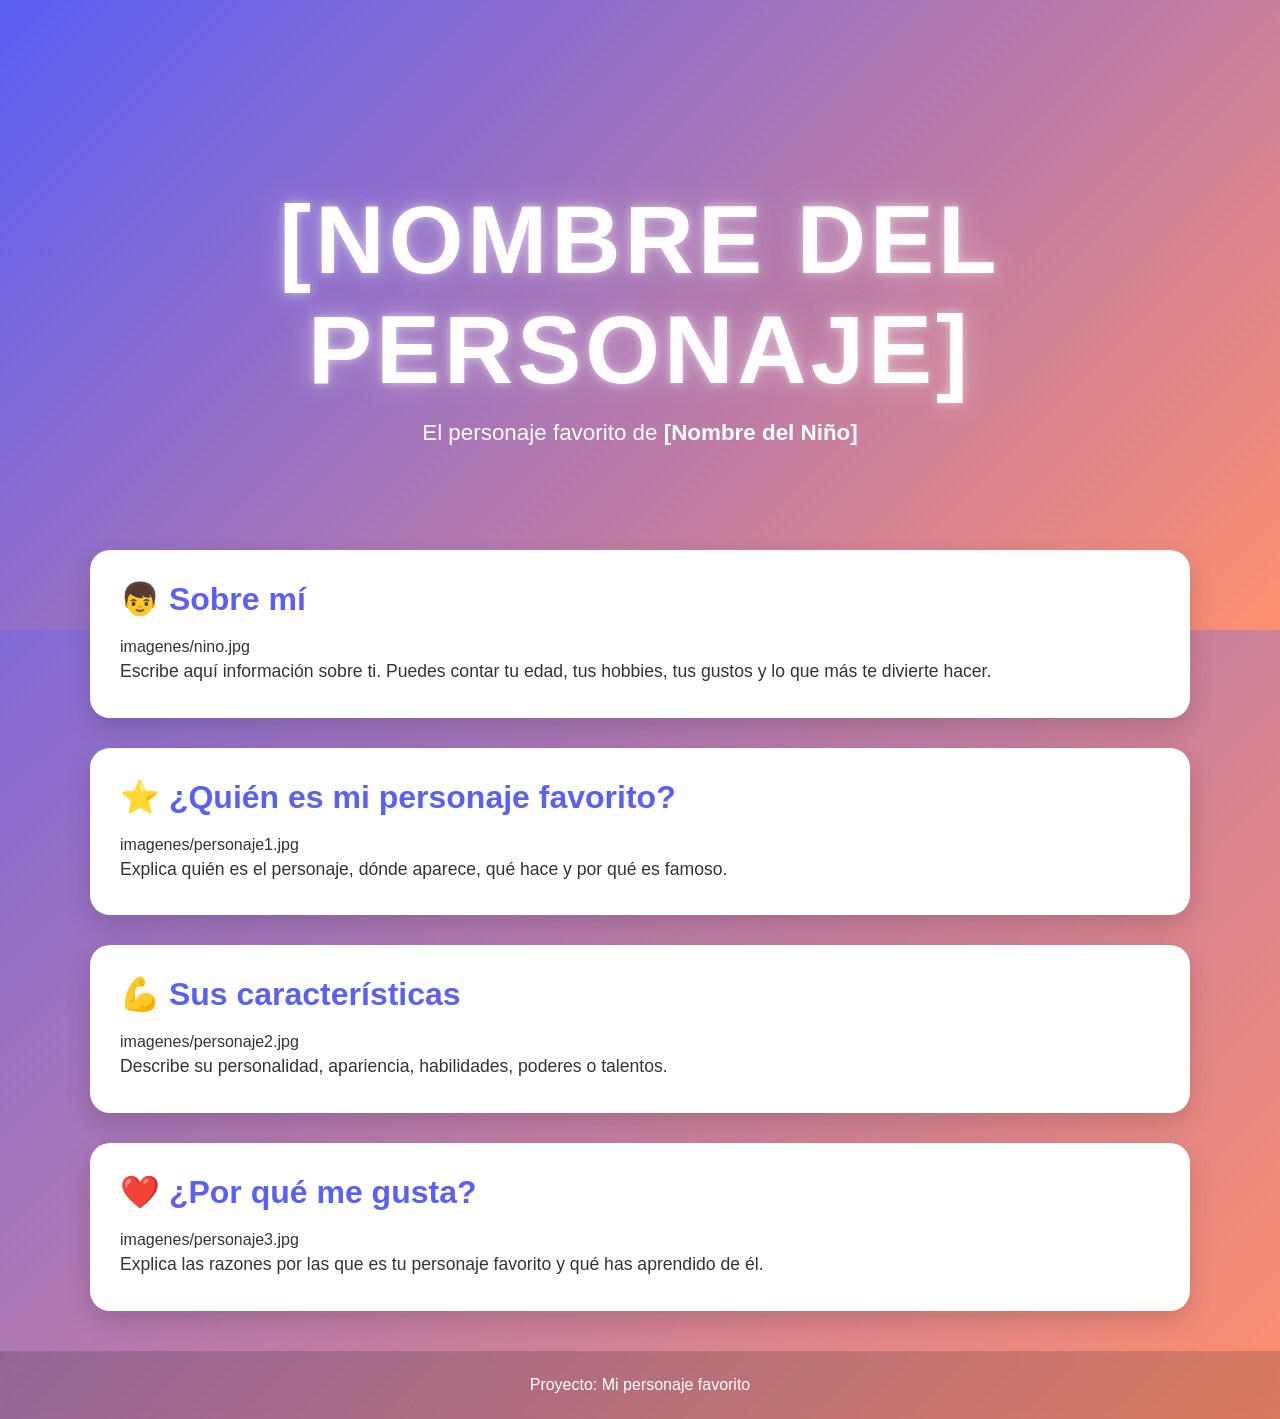
==== docs/personajeFavorito/index.html @ d02cf5a0 "Automated update" ====
<!DOCTYPE html>
<html lang="es">

<head>
    <meta charset="UTF-8">
    <meta name="viewport" content="width=device-width, initial-scale=1.0">
    <title>[Nombre del Personaje]</title>
    <link rel="stylesheet" href="style.css">
</head>

<body>

    <header class="hero">
        <div class="hero-content">
            <h1>[NOMBRE DEL PERSONAJE]</h1>
            <p>El personaje favorito de <strong>[Nombre del Niño]</strong></p>
        </div>
    </header>

    <main>

        <section class="card">
            <h2>👦 Sobre mí</h2>
            imagenes/nino.jpg

            <p>
                Escribe aquí información sobre ti.
                Puedes contar tu edad, tus hobbies,
                tus gustos y lo que más te divierte hacer.
            </p>
        </section>

        <section class="card">
            <h2>⭐ ¿Quién es mi personaje favorito?</h2>
            imagenes/personaje1.jpg

            <p>
                Explica quién es el personaje, dónde aparece,
                qué hace y por qué es famoso.
            </p>
        </section>

        <section class="card">
            <h2>💪 Sus características</h2>
            imagenes/personaje2.jpg

            <p>
                Describe su personalidad, apariencia,
                habilidades, poderes o talentos.
            </p>
        </section>

        <section class="card">
            <h2>❤️ ¿Por qué me gusta?</h2>
            imagenes/personaje3.jpg

            <p>
                Explica las razones por las que es tu personaje favorito
                y qué has aprendido de él.
            </p>
        </section>

    </main>

    <footer>
        <p>Proyecto: Mi personaje favorito</p>
    </footer>

</body>

</html>
---- docs/personajeFavorito/style.css ----
/*======================================
  PALETA DE COLORES
======================================*/
:root {
    --color-primario: #5b5ff5;
    --color-secundario: #ff8f70;
}

/*======================================
  CONFIGURACIÓN GENERAL
======================================*/
* {
    margin: 0;
    padding: 0;
    box-sizing: border-box;
}

body {
    font-family: "Segoe UI", Arial, sans-serif;

    background: linear-gradient(
        135deg,
        var(--color-primario),
        var(--color-secundario)
    );

    min-height: 100vh;
    color: #333;
}

/*======================================
  HERO
======================================*/
.hero {
    height: 70vh;

    display: flex;
    justify-content: center;
    align-items: center;

    text-align: center;

    background: linear-gradient(
        135deg,
        var(--color-primario),
        var(--color-secundario)
    );

    color: white;
}

.hero-content {
    animation: aparecer 1.5s ease;
}

.hero h1 {
    font-size: clamp(3rem, 8vw, 6rem);
    letter-spacing: 4px;
    text-transform: uppercase;

    text-shadow:
        0 0 10px rgba(255,255,255,.5),
        0 0 30px rgba(255,255,255,.3);

    animation: flotar 3s ease-in-out infinite;
}

.hero p {
    font-size: 1.4rem;
    margin-top: 15px;
}

/*======================================
  CONTENEDOR
======================================*/
main {
    width: 90%;
    max-width: 1100px;

    margin: -80px auto 40px;
}

/*======================================
  TARJETAS
======================================*/
.card {
    background: white;

    margin-bottom: 30px;
    padding: 30px;

    border-radius: 20px;

    box-shadow: 0 10px 25px rgba(0,0,0,.15);

    transition: .3s;
}

.card:hover {
    transform: translateY(-8px);
}

.card h2 {
    color: var(--color-primario);
    margin-bottom: 20px;
    font-size: 2rem;
}

.card img {
    width: 100%;
    max-width: 450px;

    display: block;
    margin: 20px auto;

    border-radius: 15px;

    transition: .4s;
}

.card img:hover {
    transform: scale(1.05);
}

.card p {
    font-size: 1.1rem;
    line-height: 1.8;
}

/*======================================
  FOOTER
======================================*/
footer {
    text-align: center;

    padding: 25px;

    color: white;

    background: rgba(0,0,0,.15);

    backdrop-filter: blur(5px);
}

/*======================================
  ANIMACIONES
======================================*/
@keyframes aparecer {
    from {
        opacity: 0;
        transform: translateY(40px);
    }

    to {
        opacity: 1;
        transform: translateY(0);
    }
}

@keyframes flotar {
    0% {
        transform: translateY(0);
    }

    50% {
        transform: translateY(-10px);
    }

    100% {
        transform: translateY(0);
    }
}

/*======================================
  RESPONSIVE
======================================*/
@media (max-width: 768px) {

    .hero {
        height: 55vh;
    }

    .hero p {
        font-size: 1rem;
    }

    .card {
        padding: 20px;
    }

    .card h2 {
        font-size: 1.5rem;
    }
}
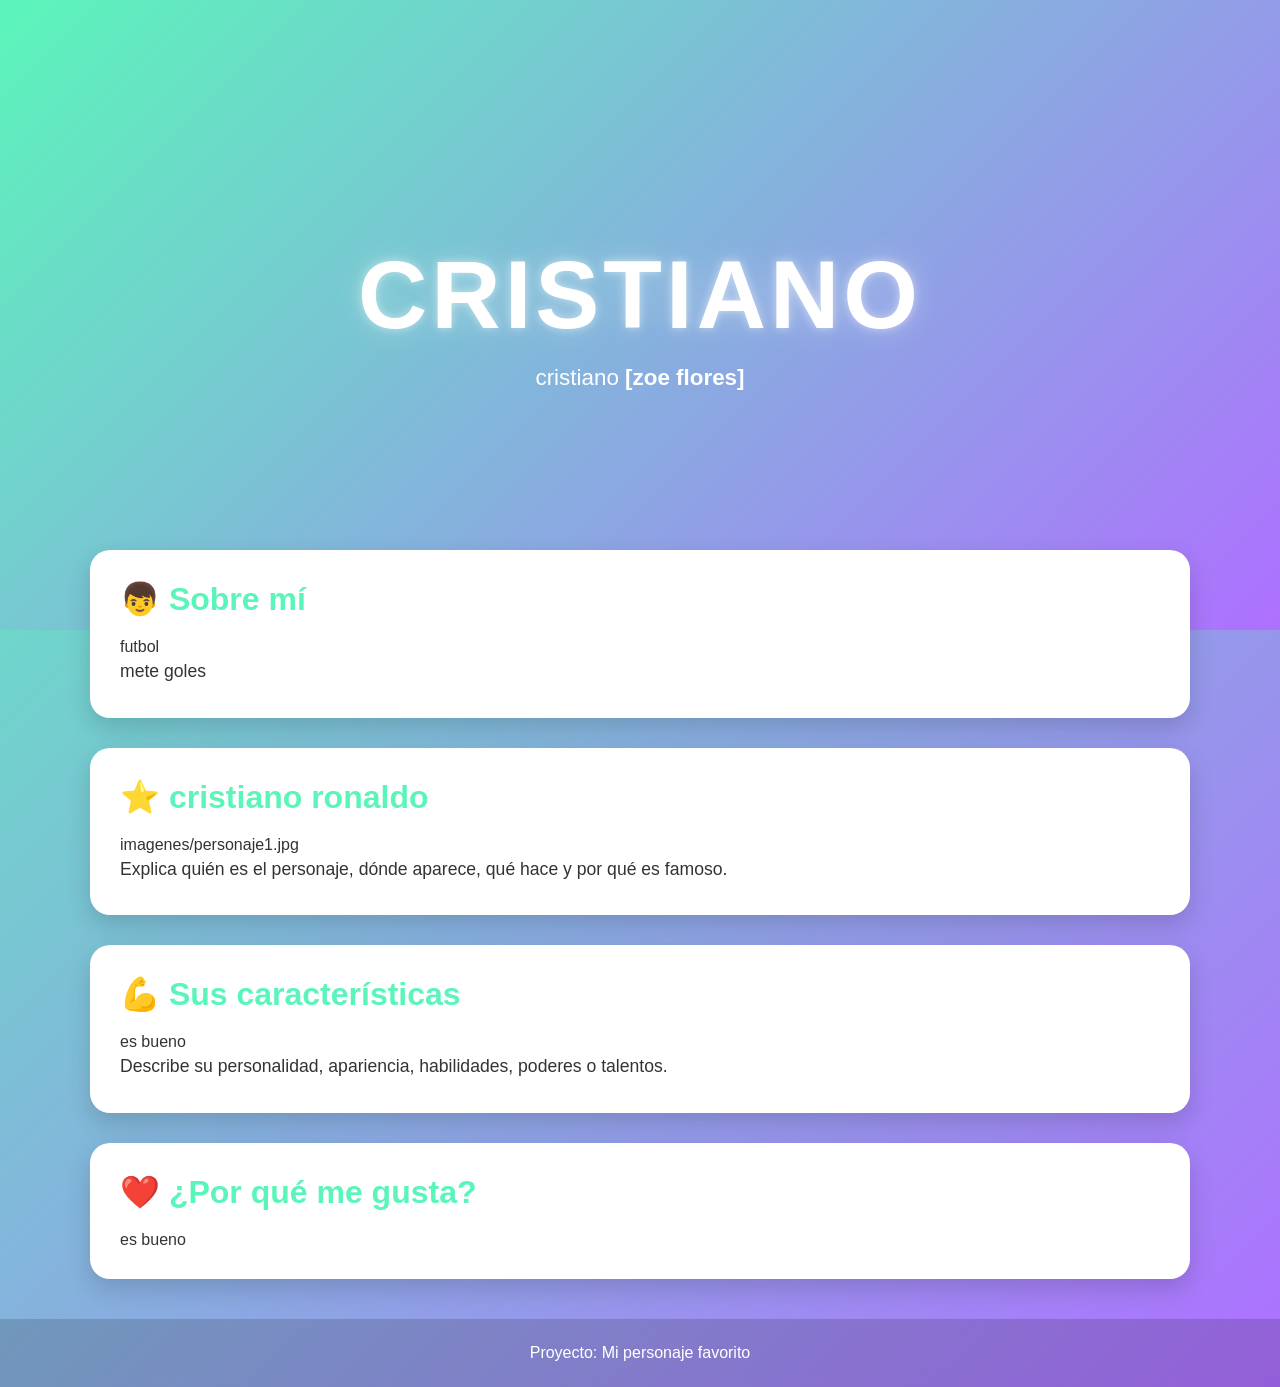
==== commit 69aa43f0: "envio" ====
--- a/docs/personajeFavorito/index.html
+++ b/docs/personajeFavorito/index.html
@@ -4,7 +4,7 @@
 <head>
     <meta charset="UTF-8">
     <meta name="viewport" content="width=device-width, initial-scale=1.0">
-    <title>[Nombre del Personaje]</title>
+    <title>CRISTIANO</title>
     <link rel="stylesheet" href="style.css">
 </head>
 
@@ -12,8 +12,9 @@
 
     <header class="hero">
         <div class="hero-content">
-            <h1>[NOMBRE DEL PERSONAJE]</h1>
-            <p>El personaje favorito de <strong>[Nombre del Niño]</strong></p>
+            <h1>CRISTIANO</h1>
+            <p>cristiano 
+                 <strong>[zoe flores]</strong></p>
         </div>
     </header>
 
@@ -21,17 +22,17 @@
 
         <section class="card">
             <h2>👦 Sobre mí</h2>
-            imagenes/nino.jpg
+            futbol
 
             <p>
-                Escribe aquí información sobre ti.
-                Puedes contar tu edad, tus hobbies,
-                tus gustos y lo que más te divierte hacer.
+                
+            mete goles
+                
             </p>
         </section>
 
         <section class="card">
-            <h2>⭐ ¿Quién es mi personaje favorito?</h2>
+            <h2>⭐ cristiano ronaldo</h2>
             imagenes/personaje1.jpg
 
             <p>
@@ -42,7 +43,7 @@
 
         <section class="card">
             <h2>💪 Sus características</h2>
-            imagenes/personaje2.jpg
+            es bueno
 
             <p>
                 Describe su personalidad, apariencia,
@@ -52,11 +53,10 @@
 
         <section class="card">
             <h2>❤️ ¿Por qué me gusta?</h2>
-            imagenes/personaje3.jpg
+            es bueno
 
             <p>
-                Explica las razones por las que es tu personaje favorito
-                y qué has aprendido de él.
+
             </p>
         </section>
 
--- a/docs/personajeFavorito/style.css
+++ b/docs/personajeFavorito/style.css
@@ -2,8 +2,8 @@
   PALETA DE COLORES
 ======================================*/
 :root {
-    --color-primario: #5b5ff5;
-    --color-secundario: #ff8f70;
+    --color-primario: #5bf5ba;
+    --color-secundario: #ae70ff;
 }
 
 /*======================================
